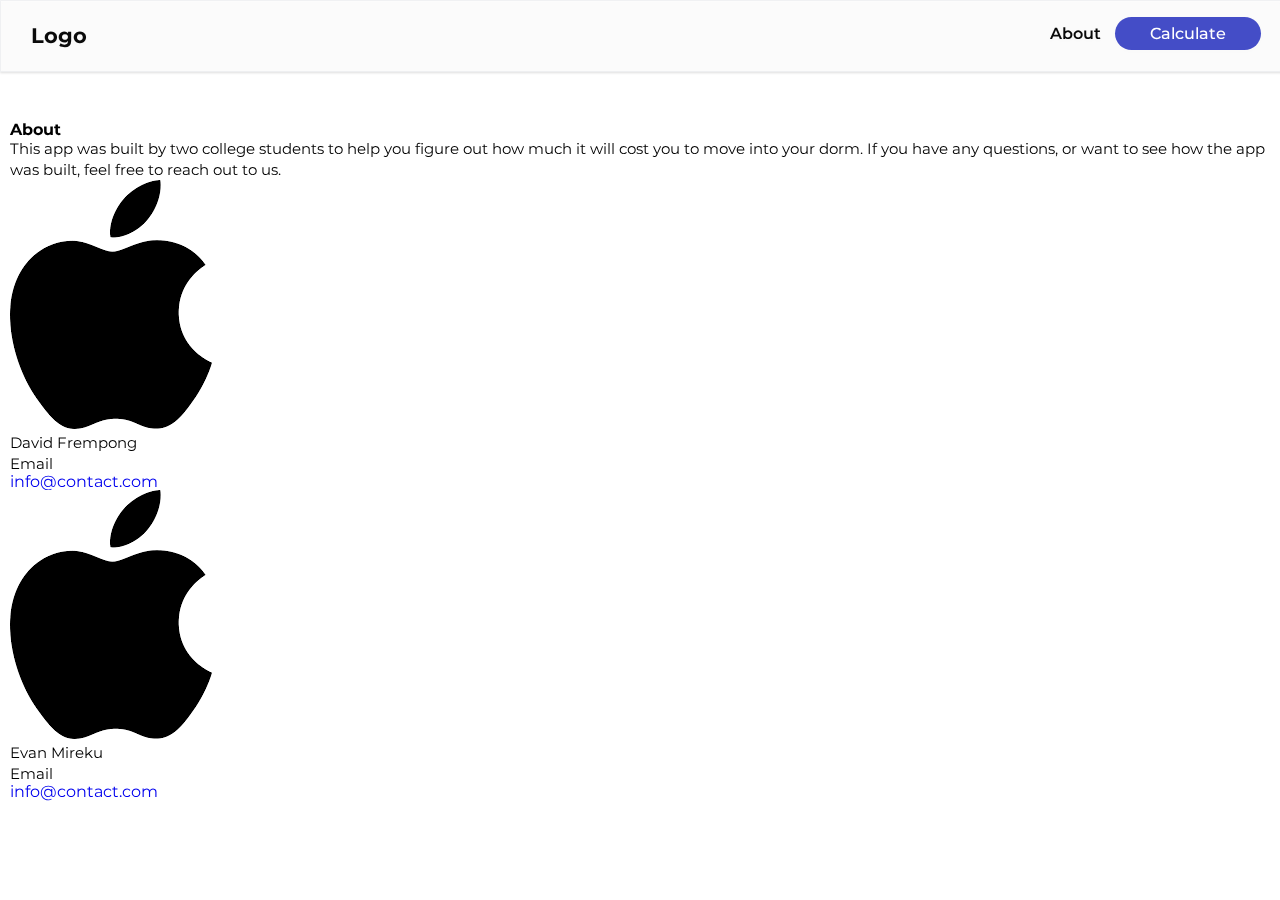
==== about.html @ ad3d790c "Merge branch 'main'" ====
<!DOCTYPE html>
<html lang="en">

    <head>
        <meta charset="UTF-8">
        <meta http-equiv="X-UA-Compatible" content="IE=edge">
        <link rel="stylesheet" href="/css/calculate.css">
        <link rel="stylesheet" href="/css/reset.css">
        <link rel="stylesheet" href="/css/body.css">
        <link rel="stylesheet" href="/css/navigationbar.css">
        <style>
            @import url('https://fonts.googleapis.com/css2?family=Montserrat:wght@100;200;300;400;500;600;700;800;900&display=swap');
        </style>
        <meta name="viewport" content="width=device-width, initial-scale=1.0">
        <title>Document</title>
    </head>
    
<body class="body">
 <!-- Navigation Bar (Top) -->
 <header>
    <div class="splash_navbar">
        <a href="/index.html" class="splash_logo">
           Logo
        </a>
        <div class="splash_right_side_navbar">
            <nav class="splash_right_side_navbar_items">
                <a href="/about.html">About</a>
                <a href="/calculate.html" class="splash_navbar_contact">Calculate</a>
            </nav>
            <div class="splash_hamburger_menu">
                <img class="mobile_icon" src="icons/Hamburger Menu.svg" alt="Hamburger Menu">
                <img class="x-mark" src="icons/X Mark (1).svg" alt="Close">
            </div>
        </div>
    </div>

    <!-- Hamburger menu (Top) -->

    <div class="splash_menu_mobile">
        <nav class="splash_right_side_navbar_items_mobile">
            <a href="/about.html">About</a>
            <a href="/calculate.html" class="splash_navbar_contact">Calculate</a>
        </nav>
    </div>



</header>

    <!-- Hero section -->
    <div class="main-content about">
        <h1>About</h1>
        <p>This app was built by two college students to help you figure out how much it will cost you to move into your dorm. If you have any questions, or want to see how the app was built, feel free to reach out to us.</p>

    <div class="contact-information">
        <div class="contact">
                         <img src="[data-uri]"/>
                         <p>David Frempong</p>
                         <div class="contact-link">
                            <p>Email</p>
                            <a href="mailto:info@contact.com">info@contact.com</a>
                         </div>
        </div>
        <div class="contact">
            <img src="[data-uri]"/>
            <p>Evan Mireku</p>
            <div class="contact-link">
               <p>Email</p>
               <a href="mailto:info@contact.com">info@contact.com</a>
            </div>
</div>
    </div>
    </div>
</body>

<script src="https://cdnjs.cloudflare.com/ajax/libs/jquery/3.6.0/jquery.min.js">
    integrity = "sha256-u7e5khyithlIdTpu22PHhENmPcRdFiHRjhAuHcs05RI="</script>
    <script src="/js/navigationbar.js"></script>
<script src="app.js"></script>

</html>
---- css/calculate.css ----
.page-title {
    margin-bottom: 40px;
}

/* Our fixed price bar on mobile */

.fixed-price-bar {
    display: none;
}

/* Total costs added together */

.total-cost {
    font-size: 45px;
    display: flex;
}

.total-cost .individual-amount {
    color: #000000 !important;
}

.individual-section-container {
    display: flex;
    margin-bottom: 20px;
}

.individual-section-container p {
    font-size: 17px;
}

.individual-section-container span {
    font-size: 17px;
}

.individual-amount {
    margin-left: 10px;
    color: #707070;
    font-weight: 600;
    position: relative;
    top: -10px;
}

.individual-amount.category {
    font-size: 20px;
    font-weight: 600;
    top: -2px;
}

.top-section {
    display: flex;
    justify-content: space-between;
    width: 70%;
    margin-bottom: 40px;
}

/* Calculator categories (Food, Toiletries, Cleaning) */

.calculator-items {
    display: grid;
    grid-template-columns: auto auto;
}

.calculator-items-section {
    margin-bottom: 40px;
}

.calculator-items-section p {
    color: #707070;
    font-weight: 600;
    margin-bottom: 20px;
}

.individual-items {
    display: flex;
    width: 40%;
    justify-content: space-between;
}

/* Individual items */
.container-for-products {
    margin-right: 20px;
}

.items-container {
    cursor: pointer;
    margin: 0px 15px 20px 0px;
    padding: 0px 20px;
    width: 200px;
    height: 150px;
}

.items-container:hover {
    opacity: 0.7;
}

.items-container img {
    width: 100px;
}

.plus-icon {
    width: 20px !important;
    position: relative;
    right: 20px;
    bottom: 90px;
}

.product-info {
    color: #000000;
}

.item-title {
    margin-bottom: 10px;
}

.item-price {
    font-weight: 600;
}

@media screen and (max-width: 750px) {
    .calculator-items {
        display: grid;
        grid-template-columns: auto;
    }

    .items-container {
        margin: 0px 15px 20px 0px;
        padding: 0px 20px;
        width: 110px;
        height: 150px;
    }

    .items-container:hover {
        opacity: 0.7;
    }

    .items-container img {
        width: 75px;
    }

    .plus-icon {
        width: 17px !important;
        position: relative;
        right: 40px;
        bottom: 10px;
    }

    .fixed-price-bar {
        background: #ffffff;
        color: #588ac7;
        display: block;
        position: fixed;
        left: 0;
        bottom: 0;
        height: 50px;
        width: 100vh;
        box-shadow: 0px 3.65591px 3.65591px rgba(0, 0, 0, 0.25);
        text-align: center;
        font-size: 21px;
        font-weight: 600;
        background-color: aliceblue;
    }

    .price-bar-information{
        position: fixed;
        left: 45%;
        bottom: 0;
        padding: 10px 0px;
    }

    .top-section {
        width: 100%;
        flex-direction: column;
    }

    .total-cost-section{
        margin-top: 40px;
    }

    .individual-section-costs{
        margin-top: 20px;
    }

    .total-cost {
        font-size: 30px;
    }

}
---- css/body.css ----
body{
    font-family: 'Montserrat', sans-serif;
    overflow-x: hidden;
}

a{
    text-decoration: none;
}

p {
font-size: 15px;
line-height: 21px;
}

.main-content{
    margin: 50px 10px;
}

h2{
font-size: 25px;
}

button{
    background: none;
    border: none;
    box-shadow: 0px 3.65591px 3.65591px rgba(0, 0, 0, 0.25);
    border-radius: 15px;
}
---- css/navigationbar.css ----
/* Navigation Bar (Top) */

.splash_navbar {
    position: relative;
    width: 100%;
    height: 70px;
    left: 0px;
    top: 0px;
    background: #e7ecff;
    /* display: flex; */
    align-items: center;
    z-index: 10;

    backdrop-filter: blur(5px) saturate(20%);
    -webkit-backdrop-filter: blur(5px) saturate(20%);
    background-color: rgba(255, 255, 255, 0.85);
    border: 1px solid rgba(209, 213, 219, 0.3);
    filter: drop-shadow(0px 1px 1px rgba(0, 0, 0, 0.15));
}

.splash_logo {
    padding-left: 30px;
    width: 50%;
    position: relative;
    top: 25px;
    font-weight: 700;
    font-size: 1.3rem;
    color: #0a0a0a;
    text-decoration: none;
}

.splash_right_side_navbar {
    float: right;
    position: relative;
    right: 20px;
    top: 25px;
}

nav a {
    font-weight: 600;
    padding: 0px 10px;
    justify-content: space-between;
    color: #0a0a0a;
    text-decoration: none;
}

.splash_right_side_navbar_items {
    display: block;
    justify-content: space-between;
    text-align: right;
}

.splash_hamburger_menu {
    display: none;
}

.x-mark{
    width: 30px;
    height: 25px;
    position: relative;
    right: 5px;
    top: -5px;
    display: none;
}

.splash_navbar_contact {
    padding: 7px 35px;
    background: #444dc7;
    border-radius: 20px;
    font-weight: 500;
    color: #ffffff;
}


/* Hamburger menu */

.splash_menu_mobile{
    background: #000000;
    color:#ffffff;
    height: 100vh;
    width: 100vw;
    position: fixed;
    z-index: 9;
    animation-name: fadeinnavbar;
    animation-duration: 0.5s;
    display: none;
}

.splash_right_side_navbar_items_mobile{
    display: flex;
    flex-direction: column;
    position: relative;
    top: 30%;
    justify-content: center;
    text-align: center;
}

.splash_right_side_navbar_items_mobile a{
    margin-bottom: 30px;
    cursor: pointer;
}

.splash_right_side_navbar_items_mobile a:hover{
    text-decoration: underline;
}

.splash_navbar_contact.mobile{
    width: 110px;
}


@keyframes fadein {
    from {
        opacity: 0;
        transform: translate3d(0, 250px, 0);
    }

    to {
        opacity: 1;
        transform: translate3d(0, 0, 0);
    }
}

@keyframes fadeinnavbar {
    from {
        opacity: 0;
    }

    to {
        opacity: 1;
    }
}

@media only screen and (max-width: 850px) {
    /* Navigation Bar (Top) */

    .splash_right_side_navbar_items {
        display: none;
    }

    .splash_logo {
        width: 80%;
    }

    .splash_hamburger_menu {
        display: block;
        cursor: pointer;
    }

nav a {
    color: #ffffff;
}

    .splash_menu_mobile.active{
        display: block;
    }
    
    .x-mark.active{
        display: block;
    }
}
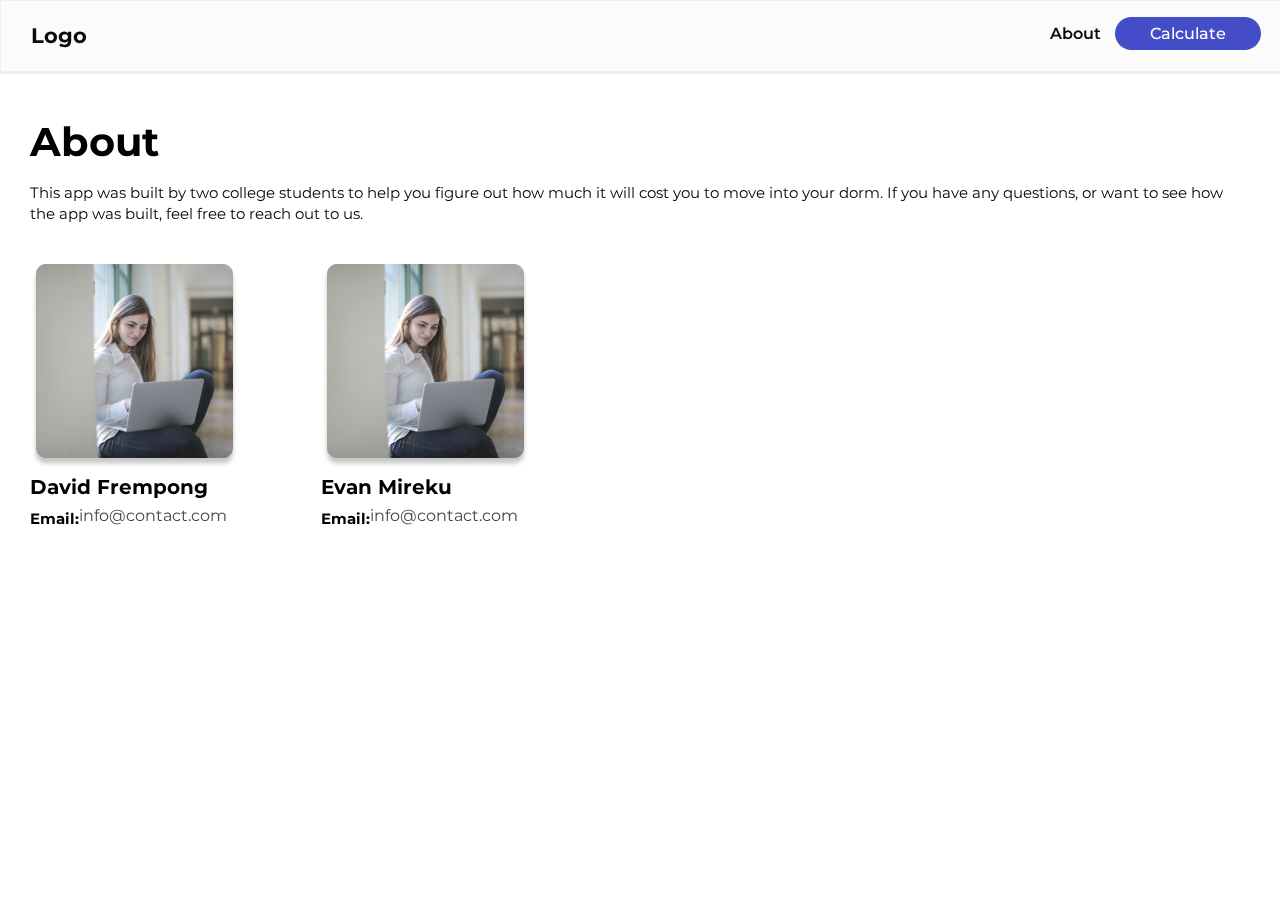
==== commit b2f1850a: "Merge branch 'main' of https://github.com/DavidFrempong/Calculcate-Dorm-Costs" ====
--- a/about.html
+++ b/about.html
@@ -1,81 +1,87 @@
 <!DOCTYPE html>
 <html lang="en">
 
-    <head>
-        <meta charset="UTF-8">
-        <meta http-equiv="X-UA-Compatible" content="IE=edge">
-        <link rel="stylesheet" href="/css/calculate.css">
-        <link rel="stylesheet" href="/css/reset.css">
-        <link rel="stylesheet" href="/css/body.css">
-        <link rel="stylesheet" href="/css/navigationbar.css">
-        <style>
-            @import url('https://fonts.googleapis.com/css2?family=Montserrat:wght@100;200;300;400;500;600;700;800;900&display=swap');
-        </style>
-        <meta name="viewport" content="width=device-width, initial-scale=1.0">
-        <title>Document</title>
-    </head>
-    
+<head>
+    <meta charset="UTF-8">
+    <meta http-equiv="X-UA-Compatible" content="IE=edge">
+    <link rel="stylesheet" href="/css/calculate.css">
+    <link rel="stylesheet" href="/css/reset.css">
+    <link rel="stylesheet" href="/css/body.css">
+    <link rel="stylesheet" href="/css/about.css">
+    <link rel="stylesheet" href="/css/navigationbar.css">
+    <style>
+        @import url('https://fonts.googleapis.com/css2?family=Montserrat:wght@100;200;300;400;500;600;700;800;900&display=swap');
+    </style>
+    <meta name="viewport" content="width=device-width, initial-scale=1.0">
+    <title>Document</title>
+</head>
+
 <body class="body">
- <!-- Navigation Bar (Top) -->
- <header>
-    <div class="splash_navbar">
-        <a href="/index.html" class="splash_logo">
-           Logo
-        </a>
-        <div class="splash_right_side_navbar">
-            <nav class="splash_right_side_navbar_items">
+
+    <!-- Navigation Bar (Top) -->
+    <header>
+        <div class="splash_navbar">
+            <a href="/index.html" class="splash_logo">
+                Logo
+            </a>
+            <div class="splash_right_side_navbar">
+                <nav class="splash_right_side_navbar_items">
+                    <a href="/about.html">About</a>
+                    <a href="/calculate.html" class="splash_navbar_contact">Calculate</a>
+                </nav>
+                <div class="splash_hamburger_menu">
+                    <img class="mobile_icon" src="icons/Hamburger Menu.svg" alt="Hamburger Menu">
+                    <img class="x-mark" src="icons/X Mark (Black).svg" alt="Close">
+                </div>
+            </div>
+        </div>
+
+        <!-- Hamburger menu (Top) -->
+
+        <div class="splash_menu_mobile">
+            <nav class="splash_right_side_navbar_items_mobile">
                 <a href="/about.html">About</a>
                 <a href="/calculate.html" class="splash_navbar_contact">Calculate</a>
             </nav>
-            <div class="splash_hamburger_menu">
-                <img class="mobile_icon" src="icons/Hamburger Menu.svg" alt="Hamburger Menu">
-                <img class="x-mark" src="icons/X Mark (1).svg" alt="Close">
-            </div>
         </div>
-    </div>
-
-    <!-- Hamburger menu (Top) -->
-
-    <div class="splash_menu_mobile">
-        <nav class="splash_right_side_navbar_items_mobile">
-            <a href="/about.html">About</a>
-            <a href="/calculate.html" class="splash_navbar_contact">Calculate</a>
-        </nav>
-    </div>
 
 
 
-</header>
+    </header>
 
     <!-- Hero section -->
     <div class="main-content about">
         <h1>About</h1>
-        <p>This app was built by two college students to help you figure out how much it will cost you to move into your dorm. If you have any questions, or want to see how the app was built, feel free to reach out to us.</p>
+        <div class="page-title">
+            <p>This app was built by two college students to help you figure out how much it will cost you to move into
+                your dorm. If you have any questions, or want to see how the app was built, feel free to reach out to
+                us.</p>
+        </div>
 
-    <div class="contact-information">
-        <div class="contact">
-                         <img src="[data-uri]"/>
-                         <p>David Frempong</p>
-                         <div class="contact-link">
-                            <p>Email</p>
-                            <a href="mailto:info@contact.com">info@contact.com</a>
-                         </div>
+        <div class="contact-information">
+            <div class="contact">
+                <img src="/images/Person On Computer.png" />
+                <p class="name_title">David Frempong</p>
+                <div class="contact-link">
+                    <p>Email:</p>
+                    <a href="mailto:info@contact.com">info@contact.com</a>
+                </div>
+            </div>
+            <div class="contact">
+                <img src="/images/Person On Computer.png" />
+                <p class="name_title">Evan Mireku</p>
+                <div class="contact-link">
+                    <p>Email:</p>
+                    <a href="mailto:info@contact.com">info@contact.com</a>
+                </div>
+            </div>
         </div>
-        <div class="contact">
-            <img src="[data-uri]"/>
-            <p>Evan Mireku</p>
-            <div class="contact-link">
-               <p>Email</p>
-               <a href="mailto:info@contact.com">info@contact.com</a>
-            </div>
-</div>
-    </div>
     </div>
 </body>
 
 <script src="https://cdnjs.cloudflare.com/ajax/libs/jquery/3.6.0/jquery.min.js">
     integrity = "sha256-u7e5khyithlIdTpu22PHhENmPcRdFiHRjhAuHcs05RI="</script>
-    <script src="/js/navigationbar.js"></script>
+<script src="/js/navigationbar.js"></script>
 <script src="app.js"></script>
 
 </html>--- a/css/calculate.css
+++ b/css/calculate.css
@@ -158,13 +158,14 @@
         font-size: 21px;
         font-weight: 600;
         background-color: aliceblue;
+        z-index: 10;
     }
 
     .price-bar-information{
         position: fixed;
-        left: 45%;
+        left: 37%;
         bottom: 0;
-        padding: 10px 0px;
+        padding: 15px 0px;
     }
 
     .top-section {
@@ -184,4 +185,8 @@
         font-size: 30px;
     }
 
+    .individual-amount {
+        top: -5px;
+    }
+
 }--- a/css/body.css
+++ b/css/body.css
@@ -13,7 +13,12 @@
 }
 
 .main-content{
-    margin: 50px 10px;
+    margin: 50px 30px;
+}
+
+h1{
+    font-size: 40px;
+    margin: 20px 0px;
 }
 
 h2{
--- a/css/about.css
+++ b/css/about.css
@@ -0,0 +1,32 @@
+
+.contact p{
+    font-weight: 700;
+}
+
+.name_title{
+    font-size: 20px;
+    margin: 5px 0px 10px 0px;
+}
+
+.contact-information{
+    display: flex;
+    width: 500px;
+    justify-content: space-between;
+}
+
+.contact-information a{
+    color: #454545;
+    cursor: pointer;
+}
+
+.contact-information a:hover{
+    text-decoration: underline;
+}
+
+.contact-link{
+    display: flex;
+}
+
+.contact-link:first-child{
+    margin-right: 10px;
+}--- a/css/navigationbar.css
+++ b/css/navigationbar.css
@@ -97,8 +97,11 @@
 }
 
 .splash_right_side_navbar_items_mobile a{
-    margin-bottom: 30px;
     cursor: pointer;
+    width: 50%;
+    margin: 0 auto;
+    margin-bottom: 25px;
+    padding: 10px 0px;
 }
 
 .splash_right_side_navbar_items_mobile a:hover{
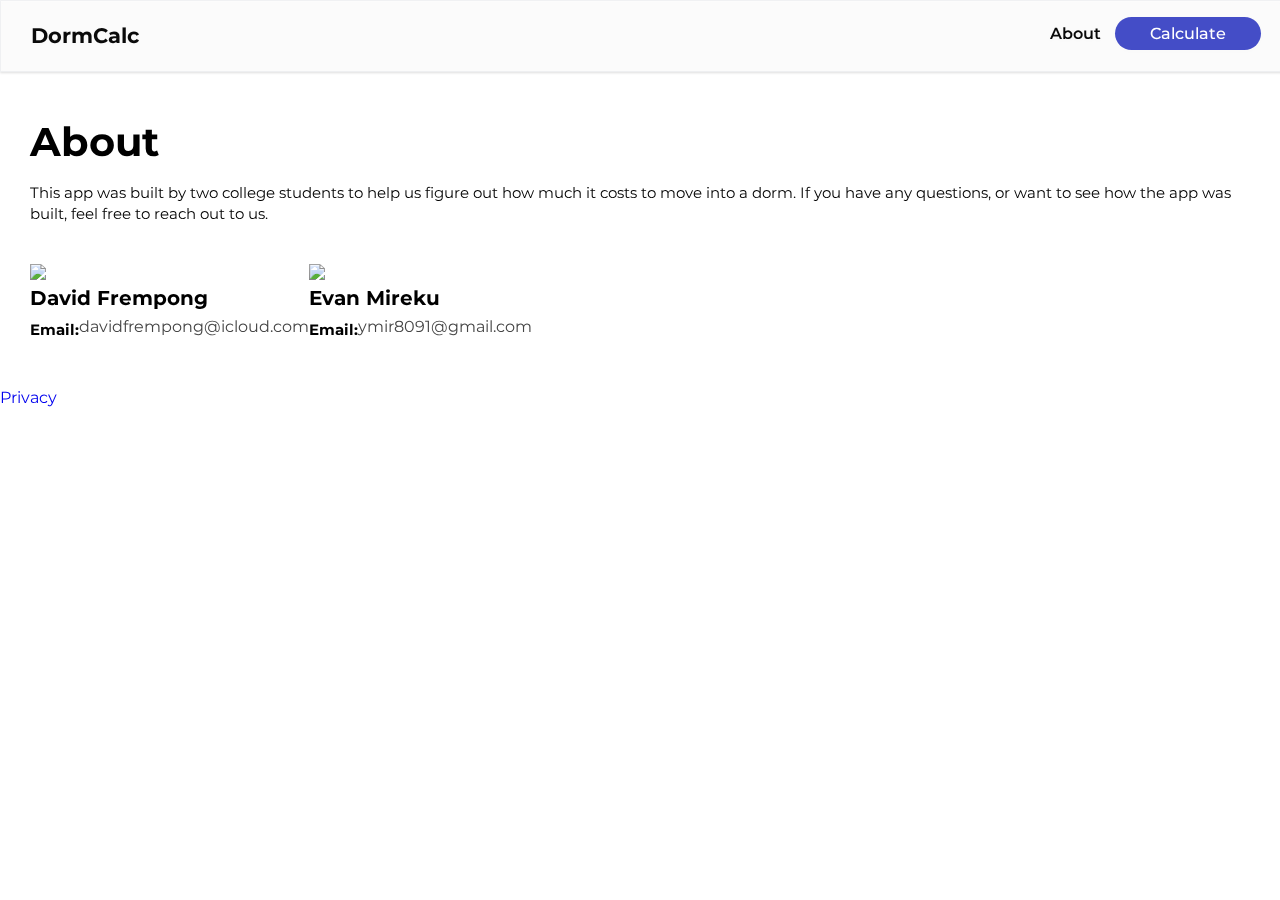
==== commit db500059: "Add changes from original version" ====
--- a/about.html
+++ b/about.html
@@ -1,20 +1,31 @@
 <!DOCTYPE html>
 <html lang="en">
 
-<head>
-    <meta charset="UTF-8">
-    <meta http-equiv="X-UA-Compatible" content="IE=edge">
-    <link rel="stylesheet" href="/css/calculate.css">
-    <link rel="stylesheet" href="/css/reset.css">
-    <link rel="stylesheet" href="/css/body.css">
-    <link rel="stylesheet" href="/css/about.css">
-    <link rel="stylesheet" href="/css/navigationbar.css">
-    <style>
-        @import url('https://fonts.googleapis.com/css2?family=Montserrat:wght@100;200;300;400;500;600;700;800;900&display=swap');
-    </style>
-    <meta name="viewport" content="width=device-width, initial-scale=1.0">
-    <title>Document</title>
-</head>
+    <head>
+        <!-- Google tag (gtag.js) -->
+        <script async src="https://www.googletagmanager.com/gtag/js?id=G-73Z5VB1F2J"></script>
+        <script>
+            window.dataLayer = window.dataLayer || [];
+            function gtag() { dataLayer.push(arguments); }
+            gtag('js', new Date());
+    
+            gtag('config', 'G-73Z5VB1F2J');
+        </script>
+        <meta charset="UTF-8">
+        <meta http-equiv="X-UA-Compatible" content="IE=edge">
+        <link rel="stylesheet" href="/css/calculate.css">
+        <link rel="stylesheet" href="/css/reset.css">
+        <link rel="stylesheet" href="/css/body.css">
+        <link rel="stylesheet" href="/css/about.css">
+        <link rel="stylesheet" href="/css/navigationbar.css">
+        <link rel="stylesheet" href="/css/home.css">
+        <style>
+            @import url('https://fonts.googleapis.com/css2?family=Montserrat:wght@100;200;300;400;500;600;700;800;900&display=swap');
+        </style>
+        <meta name="viewport" content="width=device-width, initial-scale=1.0">
+        <title>About - DormCalc </title>
+        <link rel="icon" type="image/x-icon" href="/favicon_io/favicon.ico">
+    </head>
 
 <body class="body">
 
@@ -22,7 +33,7 @@
     <header>
         <div class="splash_navbar">
             <a href="/index.html" class="splash_logo">
-                Logo
+                DormCalc
             </a>
             <div class="splash_right_side_navbar">
                 <nav class="splash_right_side_navbar_items">
@@ -44,44 +55,47 @@
                 <a href="/calculate.html" class="splash_navbar_contact">Calculate</a>
             </nav>
         </div>
-
-
-
     </header>
 
     <!-- Hero section -->
     <div class="main-content about">
         <h1>About</h1>
-        <div class="page-title">
-            <p>This app was built by two college students to help you figure out how much it will cost you to move into
-                your dorm. If you have any questions, or want to see how the app was built, feel free to reach out to
+        <div class="page-title alternate">
+            <p>This app was built by two college students to help us figure out how much it costs to move into
+                a dorm. If you have any questions, or want to see how the app was built, feel free to reach out to
                 us.</p>
         </div>
 
         <div class="contact-information">
             <div class="contact">
-                <img src="/images/Person On Computer.png" />
+                <img src="/images/David's Image.jpg" />
                 <p class="name_title">David Frempong</p>
                 <div class="contact-link">
                     <p>Email:</p>
-                    <a href="mailto:info@contact.com">info@contact.com</a>
+                    <a href="mailto:davidfrempong@icloud.com">davidfrempong@icloud.com</a>
                 </div>
             </div>
             <div class="contact">
-                <img src="/images/Person On Computer.png" />
+                <img src="/images/David's Image.jpg" />
                 <p class="name_title">Evan Mireku</p>
                 <div class="contact-link">
                     <p>Email:</p>
-                    <a href="mailto:info@contact.com">info@contact.com</a>
+                    <a href="mailto:ymir8091@gmail.com">ymir8091@gmail.com</a>
                 </div>
             </div>
         </div>
     </div>
+
+
+    <footer class="footer">
+        <a href="/privacy.html">Privacy</a>
+</footer>
+
 </body>
 
 <script src="https://cdnjs.cloudflare.com/ajax/libs/jquery/3.6.0/jquery.min.js">
     integrity = "sha256-u7e5khyithlIdTpu22PHhENmPcRdFiHRjhAuHcs05RI="</script>
 <script src="/js/navigationbar.js"></script>
-<script src="app.js"></script>
+<script src="/js/app1.js"></script>
 
 </html>--- a/css/calculate.css
+++ b/css/calculate.css
@@ -142,6 +142,14 @@
         position: relative;
         right: 40px;
         bottom: 10px;
+    }
+
+    .minus-icon {
+        width: 17px !important;
+        position: relative;
+        right: 40px;
+        bottom: 10px;
+        display: none;
     }
 
     .fixed-price-bar {
--- a/css/home.css
+++ b/css/home.css
@@ -0,0 +1,207 @@
+/* Hero Section */
+
+.splash_hero_section {
+    background-color: #ffffff;
+    color: #414141;
+    display: flex;
+    height: 600px;
+    margin-bottom: 70px;
+}
+
+.splash_hero_section_left_side {
+    position: relative;
+    top: 100px;
+    left: 30px;
+    width: 100%;
+}
+
+/* .splash_hero_section_left_side h3 {
+    font-weight: 500;
+    font-size: 2.1rem;
+    margin-bottom: 15px;
+    animation-name: fadein;
+    animation-duration: 1.2s;
+} */
+
+.splash_hero_section_left_side h3 {
+    font-weight: 800;
+    font-size: 3rem;
+    color: #000000;
+    max-width: 700px;
+}
+
+/* .splash_hero_section_left_side span {
+    font-weight: 800;
+    font-size: 3rem;
+    color: #000000;
+    max-width: 500px;
+} */
+
+.splash_hero_section_left_side p {
+    font-weight: 500;
+    font-size: 1.1rem;
+    line-height: 22px;
+    max-width: 370px;
+    margin-top: 20px;
+    animation-name: fadein;
+    animation-duration: 2s;
+}
+
+.splash_hero_section_learn_more_link {
+    background: #93CFE9;
+    color: #ffffff;
+    border-radius: 20px;
+    padding: 10px 30px;
+    font-weight: 500;
+    position: relative;
+    top: 40px;
+    transition: all 0.3s ease-in-out;
+    font-size: 0.9rem;
+}
+
+.splash_hero_section_learn_more_link:hover{
+    background: #74a8be;
+}
+
+.splash_hero_section_learn_more_link.white{
+     background: #ffffff;
+    color: #2b2b2b;
+    font-weight: 600;
+}
+
+.splash_hero_section_right_side {
+    position: relative;
+    float: right;
+    top: -20px;
+    margin-right: 20px;
+    /* right: 50px; */
+}
+
+.splash_hero_section_right_side p{
+    /* background: #000000; */
+    background: #7160DA;
+    color: #ffffff;
+    border-radius: 0px;
+    padding: 12px 30px;
+    font-weight: 500;
+    position: relative;
+    top: -100px;
+    transition: all 0.3s ease-in-out;
+    width: 50%;
+    text-align: center;
+    margin: 0 auto;
+}
+
+.splash_hero_section_image{
+border-radius: 20px;
+/* cursor: pointer; */
+transition: all 0.3s ease-in-out;
+}
+
+.splash_hero_section_image:hover{
+   transform: scale(1.1);
+}
+
+.splash_hero_section_image img {
+    position: relative;
+    width: 100%;
+    z-index: 4;
+    filter: drop-shadow(0px 2px 2px rgba(0, 0, 0, 0.15));
+    height: 750px;
+}
+
+@media only screen and (max-width: 950px) {
+    /* Hero Section */
+
+    .splash_hero_section {
+        display: block;
+        height: 950px;
+    }
+
+    .splash_hero_section_right_side {
+        float: left;
+        top: 200px;
+        left: 30px;
+        width: 50%;
+    }
+
+    .splash_hero_section_image {
+        width: 100%;
+    }
+
+    .splash_hero_section_image img {
+        width: 100%;
+        height: 100%;
+    }
+
+    .splash_hero_section_image::after {
+        width: 100%;
+        height: 100%;
+    }
+
+    .splash_hero_section_left_side {
+        position: relative;
+        /* top: 150px; */
+        left: 30px;
+        width: 100%;
+    }
+}
+
+@media only screen and (max-width: 850px) {
+    /* Hero Image */
+
+    .splash_hero_section_image img {
+        height: 100%;
+        width: 300px;
+    }
+
+    .splash_hero_section {
+        margin-bottom: 0px;
+    }
+    
+
+    .mobile_icon {
+        width: 35px;
+        height: 35px;
+        position: relative;
+        right: 0px;
+        top: -10px;
+    }
+}
+
+@media only screen and (max-width: 670px){
+    .splash_hero_section_right_side {
+        top: 200px;
+    }
+}
+
+
+@media only screen and (max-width: 570px) {
+    /* Hero Section */
+
+    .splash_hero_section_image {
+        width: 100%;
+    }
+
+    .splash_hero_section_image::after {
+        width: 100%;
+        height: 100%;
+    }
+
+    .splash_hero_section_left_side {
+        position: relative;
+        top: 110px;
+        left: 30px;
+        width: 70%;
+    }
+
+    .splash_hero_section_right_side {
+        top: 270px;
+    }
+}
+
+@media only screen and (max-width: 315px){
+    .splash_hero_section_image img {
+        width: 100%;
+    }
+    }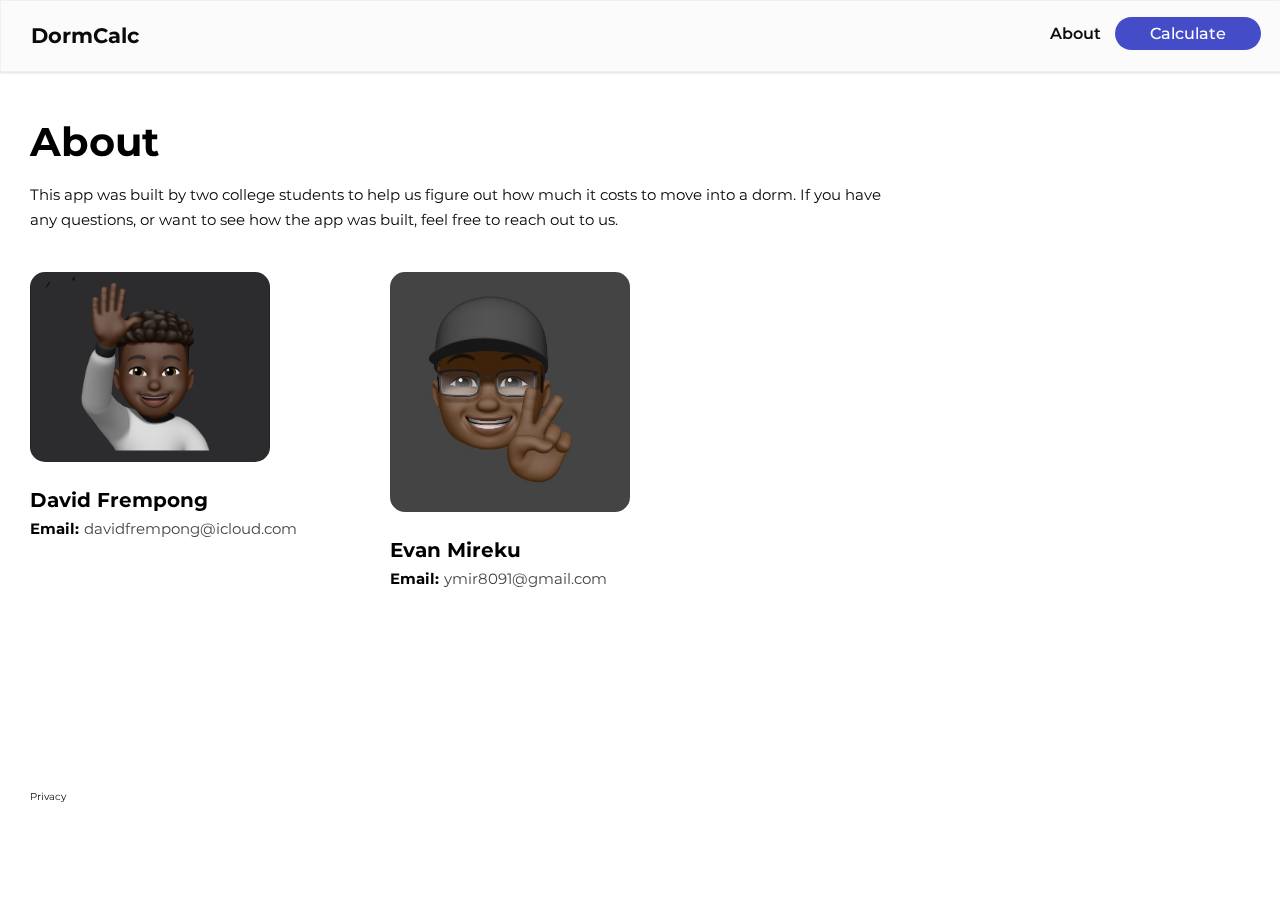
==== commit 4f67e71c: "'Evan's' image" ====
--- a/about.html
+++ b/about.html
@@ -76,7 +76,7 @@
                 </div>
             </div>
             <div class="contact">
-                <img src="/images/David's Image.jpg" />
+                <img src="/images/Yaw's Image.jpg" />
                 <p class="name_title">Evan Mireku</p>
                 <div class="contact-link">
                     <p>Email:</p>
--- a/css/calculate.css
+++ b/css/calculate.css
@@ -89,9 +89,9 @@
     height: 150px;
 }
 
-.items-container:hover {
+/* .items-container:hover {
     opacity: 0.7;
-}
+} */
 
 .items-container img {
     width: 100px;
@@ -104,6 +104,18 @@
     bottom: 90px;
 }
 
+.minus-icon {
+    display: none;
+}
+
+.show {
+    display: block;
+    width: 20px !important;
+    position: relative;
+    right: 20px;
+    bottom: 90px;
+}
+
 .product-info {
     color: #000000;
 }
@@ -142,14 +154,6 @@
         position: relative;
         right: 40px;
         bottom: 10px;
-    }
-
-    .minus-icon {
-        width: 17px !important;
-        position: relative;
-        right: 40px;
-        bottom: 10px;
-        display: none;
     }
 
     .fixed-price-bar {
--- a/css/body.css
+++ b/css/body.css
@@ -5,6 +5,7 @@
 
 a{
     text-decoration: none;
+    cursor: pointer;
 }
 
 p {
@@ -28,6 +29,19 @@
 button{
     background: none;
     border: none;
-    box-shadow: 0px 3.65591px 3.65591px rgba(0, 0, 0, 0.25);
+    box-shadow: 0px 2px 2px rgba(0, 0, 0, 0.20);
     border-radius: 15px;
+}
+
+.footer{
+    display: flex;
+    width: 100%;
+    justify-content: space-between;
+    margin: 30px 30px;
+    font-weight: 400;
+    font-size: 10px;
+}
+
+.footer a{
+    color: #0a0a0a;
 }--- a/css/about.css
+++ b/css/about.css
@@ -1,32 +1,69 @@
+.main-content.about{
+    margin-bottom: 200px;
+}
 
-.contact p{
+.page-title.alternate p {
+    width: 70%;
+    line-height: 25px;
+}
+
+.contact p {
     font-weight: 700;
 }
 
-.name_title{
+.name_title {
     font-size: 20px;
     margin: 5px 0px 10px 0px;
 }
 
-.contact-information{
+.contact-information {
     display: flex;
-    width: 500px;
+    width: 600px;
     justify-content: space-between;
 }
 
-.contact-information a{
+.contact{
+    max-width: 240px;
+    max-height: 500px;
+}
+
+.contact img{
+    width: 100%;
+    border-radius: 15px;
+    margin-bottom: 20px;
+}
+
+.contact-information a {
     color: #454545;
     cursor: pointer;
+    font-size: 15px;
 }
 
-.contact-information a:hover{
+.contact-information a:hover {
     text-decoration: underline;
 }
 
-.contact-link{
+.contact-link {
     display: flex;
 }
 
-.contact-link:first-child{
-    margin-right: 10px;
+.contact-link p {
+    margin-right: 5px;
+    position: relative;
+    top: -3px;
+    font-size: 15px;
+}
+
+@media screen and (max-width: 750px) {
+    .page-title.alternate p {
+        width: 90%;
+    }
+
+    .contact-information {
+        flex-direction: column;
+    }
+
+    .contact {
+        margin-bottom: 40px;
+    }
 }--- a/css/home.css
+++ b/css/home.css
@@ -5,7 +5,7 @@
     color: #414141;
     display: flex;
     height: 600px;
-    margin-bottom: 70px;
+    margin-bottom: 150px;
 }
 
 .splash_hero_section_left_side {
